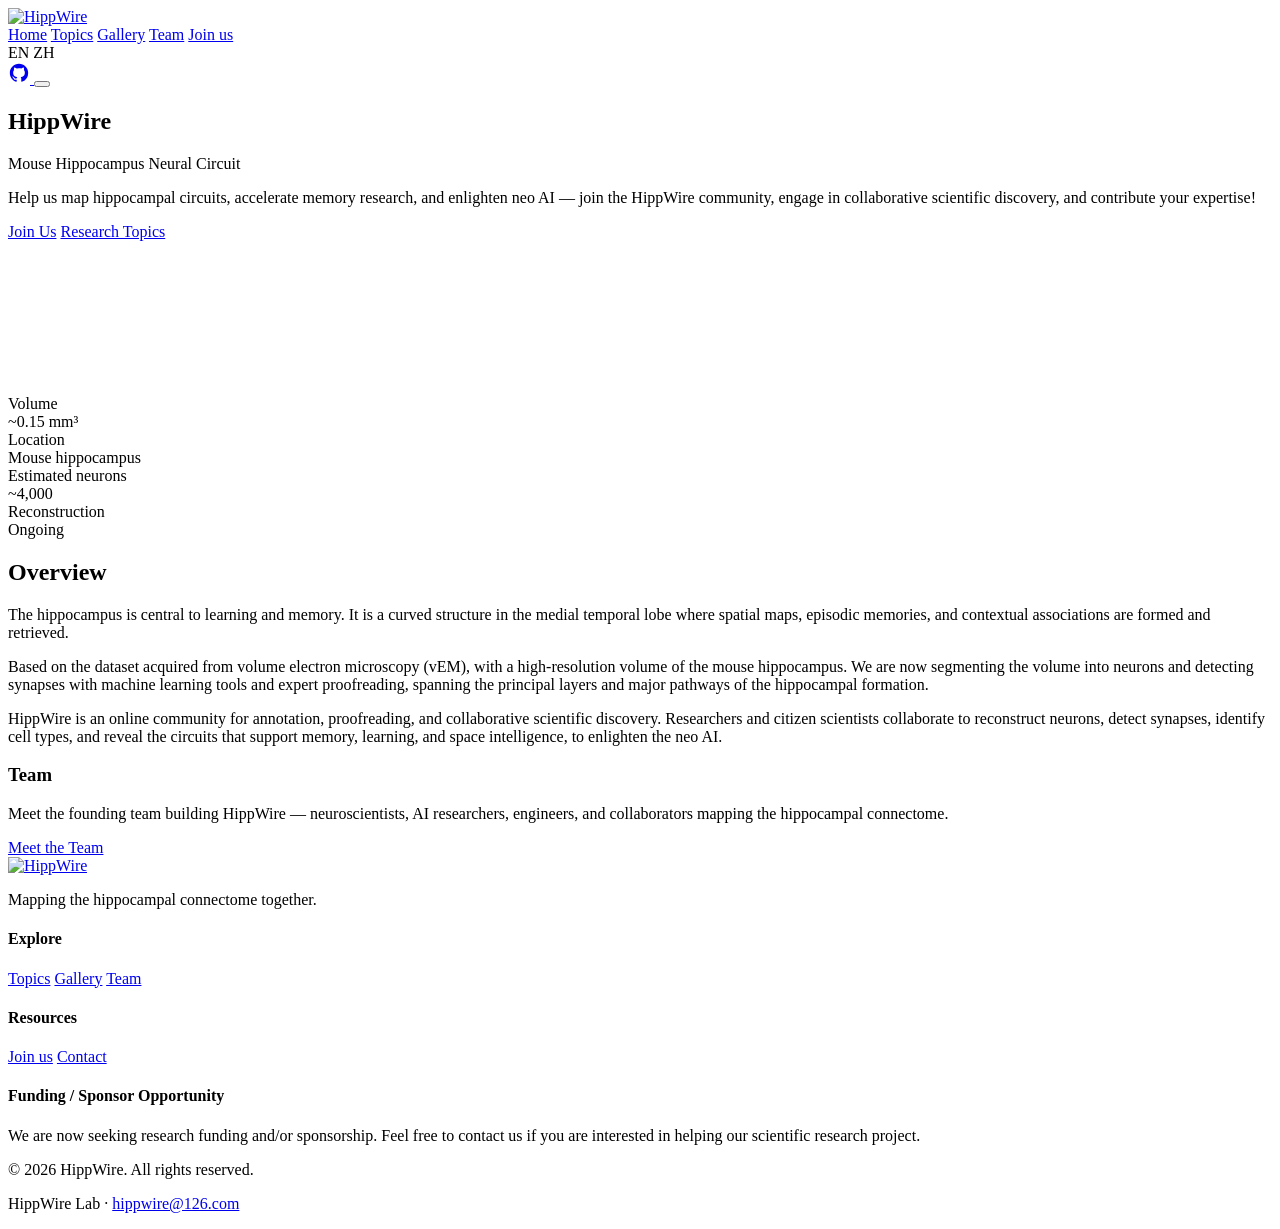
==== index.html @ 813e86c1 "go" ====
<!DOCTYPE html>
<html lang="en">
<head>
  <meta charset="utf-8">
  <meta name="viewport" content="width=device-width, initial-scale=1">
  <title>Home | HippWire</title>
  <meta name="description" content="Help us map hippocampal circuits, accelerate memory research, and enlighten neo AI — join the HippWire community, engage in collaborative scientific discovery, and contribute your expertise!">
  <link rel="stylesheet" href="/hippwire/assets/css/main.css">
  <link rel="preconnect" href="https://fonts.googleapis.com">
  <link rel="preconnect" href="https://fonts.gstatic.com" crossorigin>
  <link href="https://fonts.googleapis.com/css2?family=Inter:wght@300;400;500;600;700&family=Space+Grotesk:wght@500;600;700&display=swap" rel="stylesheet">
  <link type="application/atom+xml" rel="alternate" href="https://hippwire.github.io/hippwire/hippwire/feed.xml" title="HippWire" />
</head>
<body>
  <header class="site-header">
  <div class="header-inner">
    <a href="/" class="logo" aria-label="HippWire">
      <img src="/hippwire/assets/images/hippwire-logo.svg" alt="HippWire" class="logo-img" width="160" height="51">
    </a>
    <div class="header-right">
      <nav class="main-nav" id="main-nav">
        <a href="/" class="active">Home</a>
        <a href="/topics/" class="">Topics</a>
        <a href="/gallery/" class="">Gallery</a>
        <a href="/team/" class="">Team</a>
        <a href="/join/" class="btn-nav ">Join us</a>
      </nav>
      <div class="lang-switcher">
        
          
          <a ferh="/"
             class="lang-btn active"
             hreflang="en">EN</a>
        
          
          <a ferh="/zh/"
             class="lang-btn "
             hreflang="zh">ZH</a>
        
      </div>
      <a class="github-link" href="https://github.com/HippWire/hippwire" target="_blank" rel="noopener noreferrer" aria-label="GitHub">
        <svg viewBox="0 0 24 24" width="22" height="22" aria-hidden="true">
          <path fill="currentColor" d="M12 2C6.477 2 2 6.484 2 12.017c0 4.425 2.865 8.18 6.839 9.504.5.092.682-.217.682-.483 0-.237-.008-.868-.013-1.703-2.782.605-3.369-1.343-3.369-1.343-.454-1.158-1.11-1.466-1.11-1.466-.908-.62.069-.608.069-.608 1.003.07 1.531 1.032 1.531 1.032.892 1.53 2.341 1.088 2.91.832.092-.647.35-1.088.636-1.338-2.22-.253-4.555-1.113-4.555-4.951 0-1.093.39-1.988 1.029-2.688-.103-.253-.446-1.272.098-2.65 0 0 .84-.27 2.75 1.026A9.564 9.564 0 0112 6.844c.85.004 1.705.115 2.504.337 1.909-1.296 2.747-1.027 2.747-1.027.546 1.379.202 2.398.1 2.651.64.7 1.028 1.595 1.028 2.688 0 3.848-2.339 4.695-4.566 4.943.359.309.678.92.678 1.855 0 1.338-.012 2.419-.012 2.747 0 .268.18.58.688.482A10.02 10.02 0 0022 12.017C22 6.484 17.522 2 12 2z"/>
        </svg>
      </a>
      <button class="menu-toggle" id="menu-toggle" aria-label="Menu">
        <span></span><span></span><span></span>
      </button>
    </div>
  </div>
</header>

  <main>
    <section class="hero">
  <div class="hero-bg"></div>
  <div class="container">
    <div class="hero-content">
      <h1>HippWire</h1>
      <p class="subtitle">Mouse Hippocampus Neural Circuit</p>
      <p class="description">Help us map hippocampal circuits, accelerate memory research, and enlighten neo AI — join the HippWire community, engage in collaborative scientific discovery, and contribute your expertise!</p>
      <div class="hero-ctas">
        <a href="/join/" class="btn btn-primary">Join Us</a>
        <a href="/topics/" class="btn btn-secondary">Research Topics</a>
      </div>
    </div>

    <div class="hero-video-wrap">
      <iframe
        src="https://player.bilibili.com/player.html?isOutside=true&amp;bvid=BV1hwHM68EHk&amp;p=1&amp;autoplay=0&amp;high_quality=1"
        title="HippWire video"
        allowfullscreen
        scrolling="no"
        frameborder="0"
        loading="lazy"
        referrerpolicy="no-referrer-when-downgrade"
        sandbox="allow-top-navigation allow-same-origin allow-forms allow-scripts allow-popups"></iframe>
    </div>

    <div class="stats-bar">
      <div class="stat-item">
        <div class="stat-label">Volume</div>
        <div class="stat-value">~0.15 mm³</div>
      </div>
      <div class="stat-item">
        <div class="stat-label">Location</div>
        <div class="stat-value">Mouse hippocampus</div>
      </div>
      <div class="stat-item">
        <div class="stat-label">Estimated neurons</div>
        <div class="stat-value">~4,000</div>
      </div>
      <div class="stat-item">
        <div class="stat-label">Reconstruction</div>
        <div class="stat-value">Ongoing</div>
      </div>
    </div>
  </div>
</section>

<section class="section">
  <div class="container">
    <div class="two-col">
      <div>
        <h2 class="section-title">Overview</h2>
        <p>The hippocampus is central to learning and memory. It is a curved structure in the medial temporal lobe where spatial maps, episodic memories, and contextual associations are formed and retrieved.</p>
        <p>Based on the dataset acquired from volume electron microscopy (vEM), with a high-resolution volume of the mouse hippocampus. We are now segmenting the volume into neurons and detecting synapses with machine learning tools and expert proofreading, spanning the principal layers and major pathways of the hippocampal formation.</p>
        <p>HippWire is an online community for annotation, proofreading, and collaborative scientific discovery. Researchers and citizen scientists collaborate to reconstruct neurons, detect synapses, identify cell types, and reveal the circuits that support memory, learning, and space intelligence, to enlighten the neo AI.</p>
      </div>
      <div class="card">
        <h3>Team</h3>
        <p>Meet the founding team building HippWire — neuroscientists, AI researchers, engineers, and collaborators mapping the hippocampal connectome.</p>
        <a href="/team/" class="btn btn-primary">Meet the Team</a>
      </div>
    </div>
  </div>
</section>

  </main>
  <footer class="site-footer">
  <div class="container">
    <div class="footer-grid">
      <div class="footer-brand">
        <a href="/" class="logo" aria-label="HippWire">
          <img src="/hippwire/assets/images/hippwire-logo.svg" alt="HippWire" class="logo-img logo-img-footer" width="140" height="44">
        </a>
        <p>Mapping the hippocampal connectome together.</p>
      </div>
      <div class="footer-links">
        <h4>Explore</h4>
        <a href="/topics/">Topics</a>
        <a href="/gallery/">Gallery</a>
        <a href="/team/">Team</a>
      </div>
      <div class="footer-links">
        <h4>Resources</h4>
        <a href="/join/">Join us</a>
        <a href="mailto:hippwire@126.com">Contact</a>
      </div>
      <div class="footer-links">
        <h4>Funding / Sponsor Opportunity</h4>
        <p class="small">We are now seeking research funding and/or sponsorship. Feel free to contact us if you are interested in helping our scientific research project.</p>
      </div>
    </div>
    <div class="footer-bottom">
      <p>&copy; 2026 HippWire. All rights reserved.</p>
      <p class="small">HippWire Lab · <a href="mailto:hippwire@126.com">hippwire@126.com</a></p>
    </div>
  </div>
</footer>

  <script src="/hippwire/assets/js/main.js"></script>
</body>
</html>
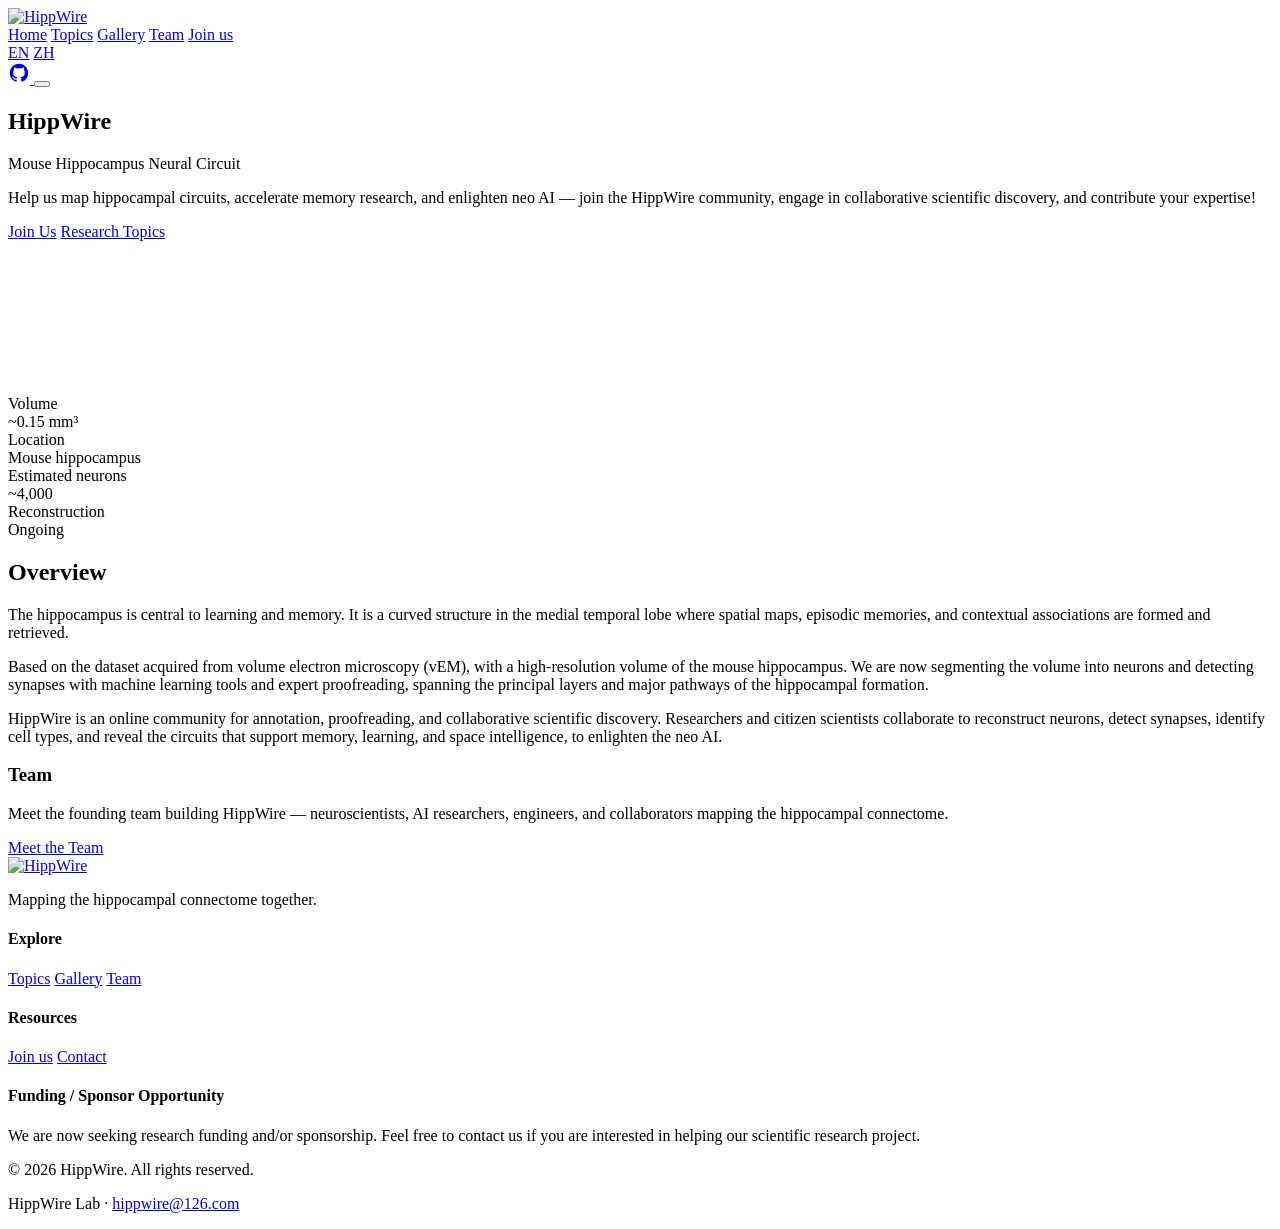
==== commit fa4e0a2d: "go 2" ====
--- a/index.html
+++ b/index.html
@@ -9,31 +9,31 @@
   <link rel="preconnect" href="https://fonts.googleapis.com">
   <link rel="preconnect" href="https://fonts.gstatic.com" crossorigin>
   <link href="https://fonts.googleapis.com/css2?family=Inter:wght@300;400;500;600;700&family=Space+Grotesk:wght@500;600;700&display=swap" rel="stylesheet">
-  <link type="application/atom+xml" rel="alternate" href="https://hippwire.github.io/hippwire/hippwire/feed.xml" title="HippWire" />
+  <link type="application/atom+xml" rel="alternate" href="https://hippwire.github.io/hippwire/feed.xml" title="HippWire" />
 </head>
 <body>
   <header class="site-header">
   <div class="header-inner">
-    <a href="/" class="logo" aria-label="HippWire">
+    <a href="/hippwire/" class="logo" aria-label="HippWire">
       <img src="/hippwire/assets/images/hippwire-logo.svg" alt="HippWire" class="logo-img" width="160" height="51">
     </a>
     <div class="header-right">
       <nav class="main-nav" id="main-nav">
-        <a href="/" class="active">Home</a>
-        <a href="/topics/" class="">Topics</a>
-        <a href="/gallery/" class="">Gallery</a>
-        <a href="/team/" class="">Team</a>
-        <a href="/join/" class="btn-nav ">Join us</a>
+        <a href="/hippwire/" class="active">Home</a>
+        <a href="/hippwire/topics/" class="">Topics</a>
+        <a href="/hippwire/gallery/" class="">Gallery</a>
+        <a href="/hippwire/team/" class="">Team</a>
+        <a href="/hippwire/join/" class="btn-nav ">Join us</a>
       </nav>
       <div class="lang-switcher">
         
           
-          <a ferh="/"
+          <a href="/hippwire/"
              class="lang-btn active"
              hreflang="en">EN</a>
         
           
-          <a ferh="/zh/"
+          <a href="/hippwire/zh/"
              class="lang-btn "
              hreflang="zh">ZH</a>
         
@@ -59,8 +59,8 @@
       <p class="subtitle">Mouse Hippocampus Neural Circuit</p>
       <p class="description">Help us map hippocampal circuits, accelerate memory research, and enlighten neo AI — join the HippWire community, engage in collaborative scientific discovery, and contribute your expertise!</p>
       <div class="hero-ctas">
-        <a href="/join/" class="btn btn-primary">Join Us</a>
-        <a href="/topics/" class="btn btn-secondary">Research Topics</a>
+        <a href="/hippwire/join/" class="btn btn-primary">Join Us</a>
+        <a href="/hippwire/topics/" class="btn btn-secondary">Research Topics</a>
       </div>
     </div>
 
@@ -109,7 +109,7 @@
       <div class="card">
         <h3>Team</h3>
         <p>Meet the founding team building HippWire — neuroscientists, AI researchers, engineers, and collaborators mapping the hippocampal connectome.</p>
-        <a href="/team/" class="btn btn-primary">Meet the Team</a>
+        <a href="/hippwire/team/" class="btn btn-primary">Meet the Team</a>
       </div>
     </div>
   </div>
@@ -120,20 +120,20 @@
   <div class="container">
     <div class="footer-grid">
       <div class="footer-brand">
-        <a href="/" class="logo" aria-label="HippWire">
+        <a href="/hippwire/" class="logo" aria-label="HippWire">
           <img src="/hippwire/assets/images/hippwire-logo.svg" alt="HippWire" class="logo-img logo-img-footer" width="140" height="44">
         </a>
         <p>Mapping the hippocampal connectome together.</p>
       </div>
       <div class="footer-links">
         <h4>Explore</h4>
-        <a href="/topics/">Topics</a>
-        <a href="/gallery/">Gallery</a>
-        <a href="/team/">Team</a>
+        <a href="/hippwire/topics/">Topics</a>
+        <a href="/hippwire/gallery/">Gallery</a>
+        <a href="/hippwire/team/">Team</a>
       </div>
       <div class="footer-links">
         <h4>Resources</h4>
-        <a href="/join/">Join us</a>
+        <a href="/hippwire/join/">Join us</a>
         <a href="mailto:hippwire@126.com">Contact</a>
       </div>
       <div class="footer-links">
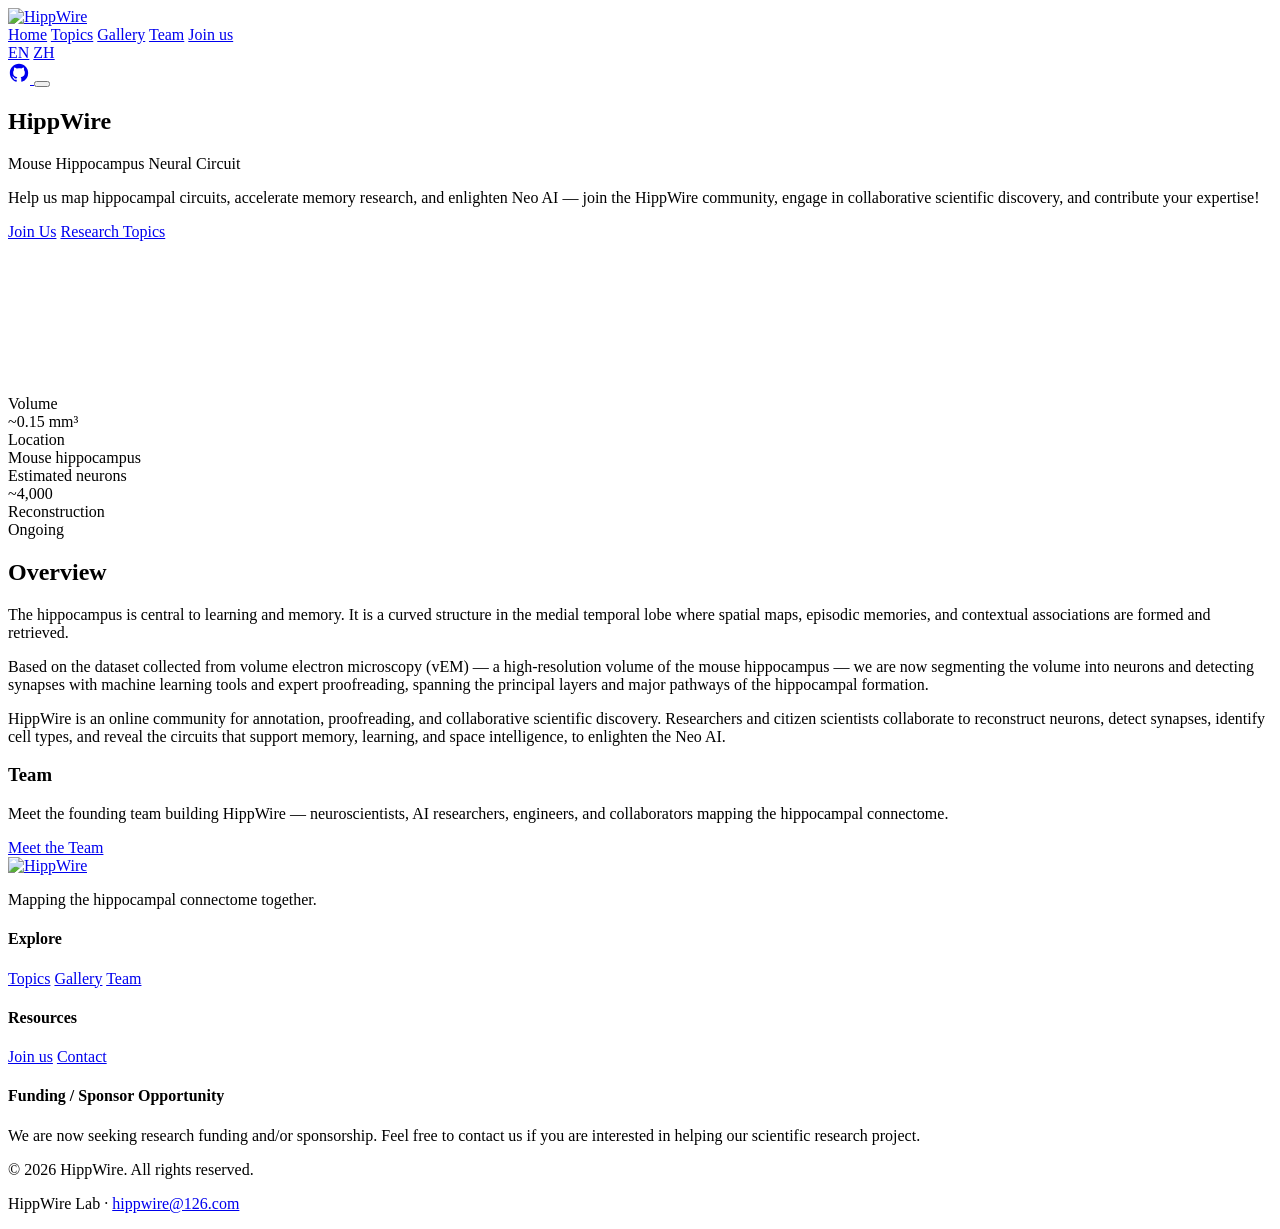
==== commit 96f3959b: "mod" ====
--- a/index.html
+++ b/index.html
@@ -4,7 +4,7 @@
   <meta charset="utf-8">
   <meta name="viewport" content="width=device-width, initial-scale=1">
   <title>Home | HippWire</title>
-  <meta name="description" content="Help us map hippocampal circuits, accelerate memory research, and enlighten neo AI — join the HippWire community, engage in collaborative scientific discovery, and contribute your expertise!">
+  <meta name="description" content="Help us map hippocampal circuits, accelerate memory research, and enlighten Neo AI — join the HippWire community, engage in collaborative scientific discovery, and contribute your expertise!">
   <link rel="stylesheet" href="/hippwire/assets/css/main.css">
   <link rel="preconnect" href="https://fonts.googleapis.com">
   <link rel="preconnect" href="https://fonts.gstatic.com" crossorigin>
@@ -57,7 +57,7 @@
     <div class="hero-content">
       <h1>HippWire</h1>
       <p class="subtitle">Mouse Hippocampus Neural Circuit</p>
-      <p class="description">Help us map hippocampal circuits, accelerate memory research, and enlighten neo AI — join the HippWire community, engage in collaborative scientific discovery, and contribute your expertise!</p>
+      <p class="description">Help us map hippocampal circuits, accelerate memory research, and enlighten Neo AI — join the HippWire community, engage in collaborative scientific discovery, and contribute your expertise!</p>
       <div class="hero-ctas">
         <a href="/hippwire/join/" class="btn btn-primary">Join Us</a>
         <a href="/hippwire/topics/" class="btn btn-secondary">Research Topics</a>
@@ -103,8 +103,8 @@
       <div>
         <h2 class="section-title">Overview</h2>
         <p>The hippocampus is central to learning and memory. It is a curved structure in the medial temporal lobe where spatial maps, episodic memories, and contextual associations are formed and retrieved.</p>
-        <p>Based on the dataset acquired from volume electron microscopy (vEM), with a high-resolution volume of the mouse hippocampus. We are now segmenting the volume into neurons and detecting synapses with machine learning tools and expert proofreading, spanning the principal layers and major pathways of the hippocampal formation.</p>
-        <p>HippWire is an online community for annotation, proofreading, and collaborative scientific discovery. Researchers and citizen scientists collaborate to reconstruct neurons, detect synapses, identify cell types, and reveal the circuits that support memory, learning, and space intelligence, to enlighten the neo AI.</p>
+        <p>Based on the dataset collected from volume electron microscopy (vEM) — a high-resolution volume of the mouse hippocampus — we are now segmenting the volume into neurons and detecting synapses with machine learning tools and expert proofreading, spanning the principal layers and major pathways of the hippocampal formation.</p>
+        <p>HippWire is an online community for annotation, proofreading, and collaborative scientific discovery. Researchers and citizen scientists collaborate to reconstruct neurons, detect synapses, identify cell types, and reveal the circuits that support memory, learning, and space intelligence, to enlighten the Neo AI.</p>
       </div>
       <div class="card">
         <h3>Team</h3>
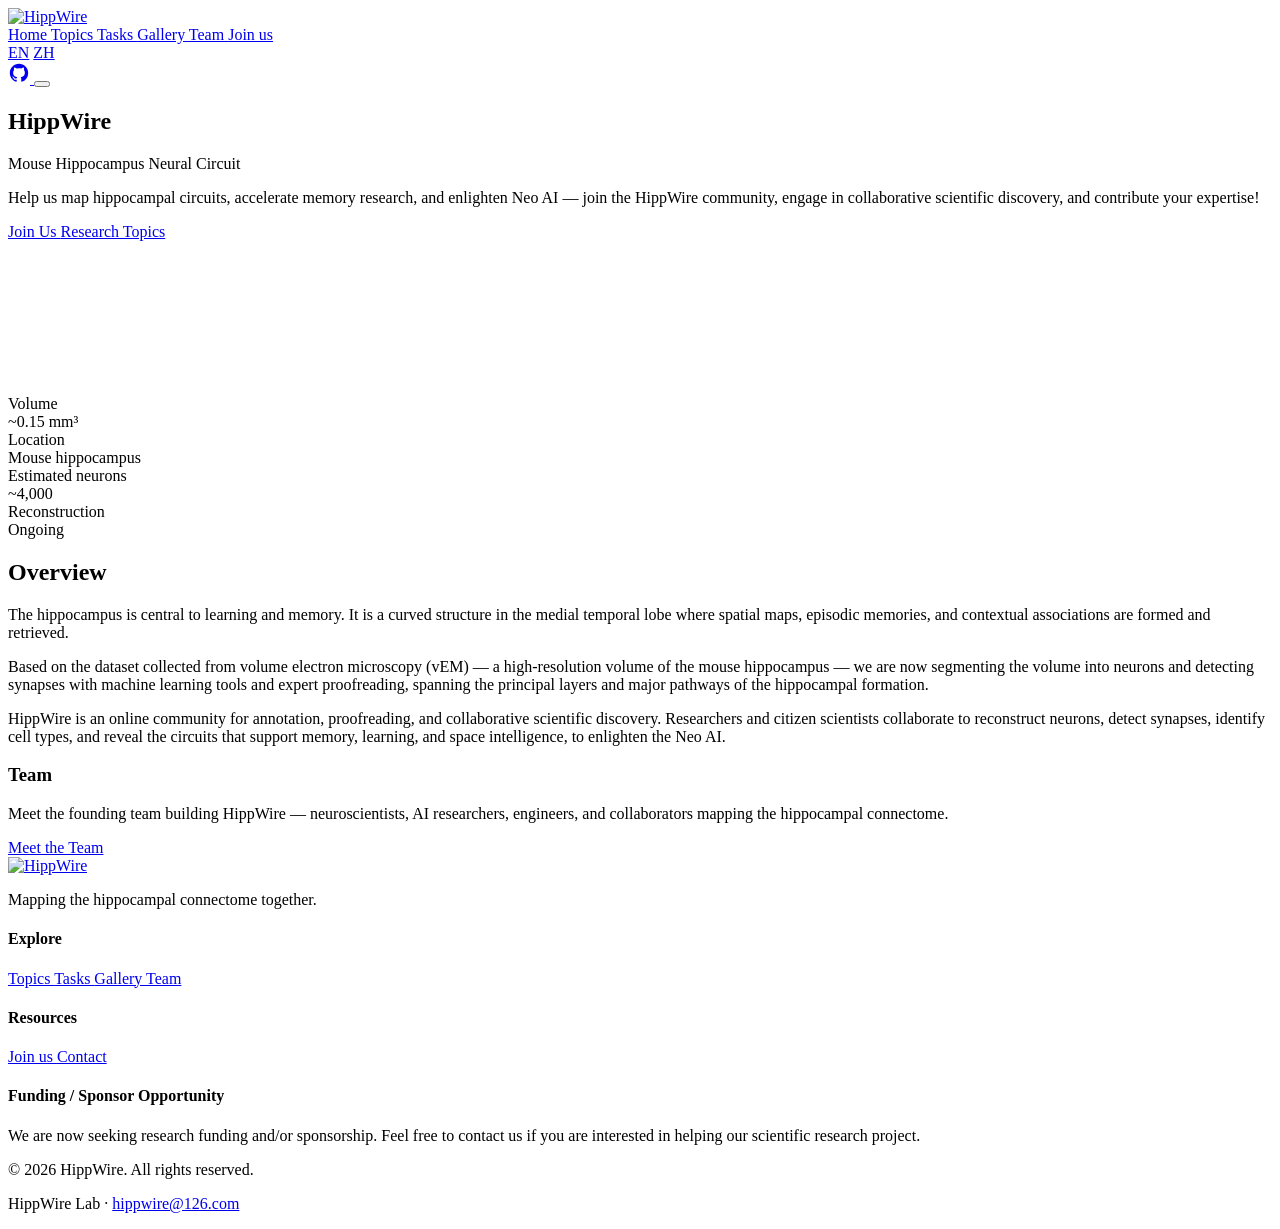
==== commit 438936a1: "with Tasks" ====
--- a/index.html
+++ b/index.html
@@ -8,7 +8,7 @@
   <link rel="stylesheet" href="/hippwire/assets/css/main.css">
   <link rel="preconnect" href="https://fonts.googleapis.com">
   <link rel="preconnect" href="https://fonts.gstatic.com" crossorigin>
-  <link href="https://fonts.googleapis.com/css2?family=Inter:wght@300;400;500;600;700&family=Space+Grotesk:wght@500;600;700&display=swap" rel="stylesheet">
+  <link href="https://fonts.googleapis.com/css2?family=Inter:ital,wght@0,300;0,400;0,500;0,600;0,700;1,300;1,400;1,500;1,600;1,700&family=Space+Grotesk:wght@500;600;700&display=swap" rel="stylesheet">
   <link type="application/atom+xml" rel="alternate" href="https://hippwire.github.io/hippwire/feed.xml" title="HippWire" />
 </head>
 <body>
@@ -19,11 +19,18 @@
     </a>
     <div class="header-right">
       <nav class="main-nav" id="main-nav">
-        <a href="/hippwire/" class="active">Home</a>
-        <a href="/hippwire/topics/" class="">Topics</a>
-        <a href="/hippwire/gallery/" class="">Gallery</a>
-        <a href="/hippwire/team/" class="">Team</a>
-        <a href="/hippwire/join/" class="btn-nav ">Join us</a>
+        <a href="/hippwire/" class="active">Home
+</a>
+        <a href="/hippwire/topics/" class="">Topics
+</a>
+        <a href="/hippwire/tasks/" class="">Tasks
+</a>
+        <a href="/hippwire/gallery/" class="">Gallery
+</a>
+        <a href="/hippwire/team/" class="">Team
+</a>
+        <a href="/hippwire/join/" class="btn-nav ">Join us
+</a>
       </nav>
       <div class="lang-switcher">
         
@@ -55,12 +62,17 @@
   <div class="hero-bg"></div>
   <div class="container">
     <div class="hero-content">
-      <h1>HippWire</h1>
-      <p class="subtitle">Mouse Hippocampus Neural Circuit</p>
-      <p class="description">Help us map hippocampal circuits, accelerate memory research, and enlighten Neo AI — join the HippWire community, engage in collaborative scientific discovery, and contribute your expertise!</p>
+      <h1>HippWire
+</h1>
+      <p class="subtitle">Mouse Hippocampus Neural Circuit
+</p>
+      <p class="description">Help us map hippocampal circuits, accelerate memory research, and enlighten Neo AI — join the HippWire community, engage in collaborative scientific discovery, and contribute your expertise!
+</p>
       <div class="hero-ctas">
-        <a href="/hippwire/join/" class="btn btn-primary">Join Us</a>
-        <a href="/hippwire/topics/" class="btn btn-secondary">Research Topics</a>
+        <a href="/hippwire/join/" class="btn btn-primary">Join Us
+</a>
+        <a href="/hippwire/topics/" class="btn btn-secondary">Research Topics
+</a>
       </div>
     </div>
 
@@ -78,20 +90,28 @@
 
     <div class="stats-bar">
       <div class="stat-item">
-        <div class="stat-label">Volume</div>
-        <div class="stat-value">~0.15 mm³</div>
+        <div class="stat-label">Volume
+</div>
+        <div class="stat-value">~0.15 mm³
+</div>
       </div>
       <div class="stat-item">
-        <div class="stat-label">Location</div>
-        <div class="stat-value">Mouse hippocampus</div>
+        <div class="stat-label">Location
+</div>
+        <div class="stat-value">Mouse hippocampus
+</div>
       </div>
       <div class="stat-item">
-        <div class="stat-label">Estimated neurons</div>
-        <div class="stat-value">~4,000</div>
+        <div class="stat-label">Estimated neurons
+</div>
+        <div class="stat-value">~4,000
+</div>
       </div>
       <div class="stat-item">
-        <div class="stat-label">Reconstruction</div>
-        <div class="stat-value">Ongoing</div>
+        <div class="stat-label">Reconstruction
+</div>
+        <div class="stat-value">Ongoing
+</div>
       </div>
     </div>
   </div>
@@ -101,15 +121,22 @@
   <div class="container">
     <div class="two-col">
       <div>
-        <h2 class="section-title">Overview</h2>
-        <p>The hippocampus is central to learning and memory. It is a curved structure in the medial temporal lobe where spatial maps, episodic memories, and contextual associations are formed and retrieved.</p>
-        <p>Based on the dataset collected from volume electron microscopy (vEM) — a high-resolution volume of the mouse hippocampus — we are now segmenting the volume into neurons and detecting synapses with machine learning tools and expert proofreading, spanning the principal layers and major pathways of the hippocampal formation.</p>
-        <p>HippWire is an online community for annotation, proofreading, and collaborative scientific discovery. Researchers and citizen scientists collaborate to reconstruct neurons, detect synapses, identify cell types, and reveal the circuits that support memory, learning, and space intelligence, to enlighten the Neo AI.</p>
+        <h2 class="section-title">Overview
+</h2>
+        <p>The hippocampus is central to learning and memory. It is a curved structure in the medial temporal lobe where spatial maps, episodic memories, and contextual associations are formed and retrieved.
+</p>
+        <p>Based on the dataset collected from volume electron microscopy (vEM) — a high-resolution volume of the mouse hippocampus — we are now segmenting the volume into neurons and detecting synapses with machine learning tools and expert proofreading, spanning the principal layers and major pathways of the hippocampal formation.
+</p>
+        <p>HippWire is an online community for annotation, proofreading, and collaborative scientific discovery. Researchers and citizen scientists collaborate to reconstruct neurons, detect synapses, identify cell types, and reveal the circuits that support memory, learning, and space intelligence, to enlighten the Neo AI.
+</p>
       </div>
       <div class="card">
-        <h3>Team</h3>
-        <p>Meet the founding team building HippWire — neuroscientists, AI researchers, engineers, and collaborators mapping the hippocampal connectome.</p>
-        <a href="/hippwire/team/" class="btn btn-primary">Meet the Team</a>
+        <h3>Team
+</h3>
+        <p>Meet the founding team building HippWire — neuroscientists, AI researchers, engineers, and collaborators mapping the hippocampal connectome.
+</p>
+        <a href="/hippwire/team/" class="btn btn-primary">Meet the Team
+</a>
       </div>
     </div>
   </div>
@@ -123,26 +150,39 @@
         <a href="/hippwire/" class="logo" aria-label="HippWire">
           <img src="/hippwire/assets/images/hippwire-logo.svg" alt="HippWire" class="logo-img logo-img-footer" width="140" height="44">
         </a>
-        <p>Mapping the hippocampal connectome together.</p>
+        <p>Mapping the hippocampal connectome together.
+</p>
       </div>
       <div class="footer-links">
-        <h4>Explore</h4>
-        <a href="/hippwire/topics/">Topics</a>
-        <a href="/hippwire/gallery/">Gallery</a>
-        <a href="/hippwire/team/">Team</a>
+        <h4>Explore
+</h4>
+        <a href="/hippwire/topics/">Topics
+</a>
+        <a href="/hippwire/tasks/">Tasks
+</a>
+        <a href="/hippwire/gallery/">Gallery
+</a>
+        <a href="/hippwire/team/">Team
+</a>
       </div>
       <div class="footer-links">
-        <h4>Resources</h4>
-        <a href="/hippwire/join/">Join us</a>
-        <a href="mailto:hippwire@126.com">Contact</a>
+        <h4>Resources
+</h4>
+        <a href="/hippwire/join/">Join us
+</a>
+        <a href="mailto:hippwire@126.com">Contact
+</a>
       </div>
       <div class="footer-links">
-        <h4>Funding / Sponsor Opportunity</h4>
-        <p class="small">We are now seeking research funding and/or sponsorship. Feel free to contact us if you are interested in helping our scientific research project.</p>
+        <h4>Funding / Sponsor Opportunity
+</h4>
+        <p class="small">We are now seeking research funding and/or sponsorship. Feel free to contact us if you are interested in helping our scientific research project.
+</p>
       </div>
     </div>
     <div class="footer-bottom">
-      <p>&copy; 2026 HippWire. All rights reserved.</p>
+      <p>&copy; 2026 HippWire. All rights reserved.
+</p>
       <p class="small">HippWire Lab · <a href="mailto:hippwire@126.com">hippwire@126.com</a></p>
     </div>
   </div>
